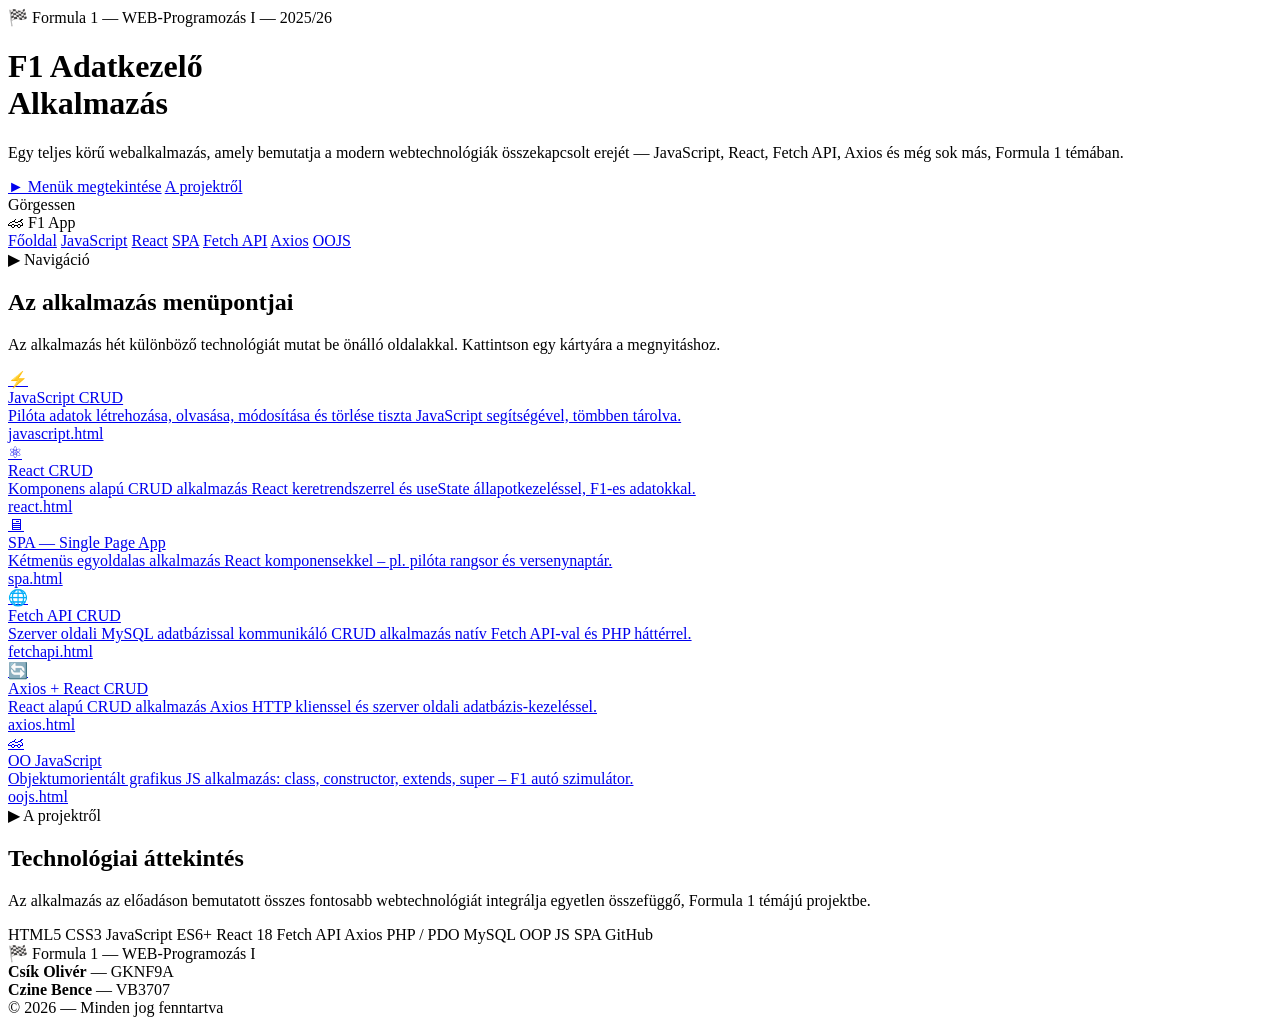
==== index.html @ bdb5bbbb "Főoldal Főoldal létrehozása" ====
<!DOCTYPE html>
<html lang="hu">
<head>
  <meta charset="UTF-8" />
  <meta name="viewport" content="width=device-width, initial-scale=1.0" />
  <title>F1 WEB-Programozás I – Előadás Házi Feladat</title>
  <link href="https://fonts.googleapis.com/css2?family=Barlow+Condensed:wght@400;600;700;800&family=Barlow:ital,wght@0,300;0,400;0,500;1,300&display=swap" rel="stylesheet" />
  <link rel="stylesheet" href="css/style.css" />
</head>
<body>

  <!-- ══ HEADER ══ -->
  <header class="hero">
    <div class="track-lines"></div>
    <div class="glow glow-red"></div>
    <div class="glow glow-dark"></div>

    <div class="hero-inner">
      <span class="badge">&#x1F3C1; Formula 1 &mdash; WEB-Programozás I &mdash; 2025/26</span>
      <h1>F1 Adatkezelő<br><span class="accent-text">Alkalmazás</span></h1>
      <p class="subtitle">
        Egy teljes körű webalkalmazás, amely bemutatja a modern webtechnológiák
        összekapcsolt erejét &mdash; JavaScript, React, Fetch API, Axios és még sok más,
        Formula 1 témában.
      </p>
      <div class="cta-row">
        <a href="#menuk" class="btn btn-primary">&#x25BA; Menük megtekintése</a>
        <a href="#rolunk" class="btn btn-outline">A projektről</a>
      </div>
    </div>

    <div class="scroll-hint">
      <span>Görgessen</span>
      <div class="scroll-arrow"></div>
    </div>

    <!-- Dekoratív sebességmérő vonalak -->
    <div class="speed-lines">
      <div class="sl sl1"></div>
      <div class="sl sl2"></div>
      <div class="sl sl3"></div>
      <div class="sl sl4"></div>
      <div class="sl sl5"></div>
    </div>
  </header>

  <!-- ══ NAV ══ -->
  <nav>
    <div class="nav-inner">
      <span class="nav-logo">&#x1F3CE; F1 App</span>
      <div class="nav-links">
        <a href="index.html" class="active">Főoldal</a>
        <a href="javascript.html">JavaScript</a>
        <a href="react.html">React</a>
        <a href="spa.html">SPA</a>
        <a href="fetchapi.html">Fetch API</a>
        <a href="axios.html">Axios</a>
        <a href="oojs.html">OOJS</a>
      </div>
    </div>
  </nav>

  <!-- ══ MENÜK ══ -->
  <section id="menuk">
    <div class="section-tag">&#x25B6; Navigáció</div>
    <h2 class="section-title">Az alkalmazás menüpontjai</h2>
    <p class="section-desc">
      Az alkalmazás hét különböző technológiát mutat be önálló oldalakkal.
      Kattintson egy kártyára a megnyitáshoz.
    </p>

    <div class="menu-grid">
      <a href="javascript.html" class="menu-card">
        <div class="card-stripe"></div>
        <div class="card-icon">&#x26A1;</div>
        <div class="card-title">JavaScript CRUD</div>
        <div class="card-desc">Pilóta adatok létrehozása, olvasása, módosítása és törlése tiszta JavaScript segítségével, tömbben tárolva.</div>
        <div class="card-tag">javascript.html</div>
      </a>

      <a href="react.html" class="menu-card">
        <div class="card-stripe"></div>
        <div class="card-icon">&#x269B;</div>
        <div class="card-title">React CRUD</div>
        <div class="card-desc">Komponens alapú CRUD alkalmazás React keretrendszerrel és useState állapotkezeléssel, F1-es adatokkal.</div>
        <div class="card-tag">react.html</div>
      </a>

      <a href="spa.html" class="menu-card">
        <div class="card-stripe"></div>
        <div class="card-icon">&#x1F5A5;</div>
        <div class="card-title">SPA &mdash; Single Page App</div>
        <div class="card-desc">Kétmenüs egyoldalas alkalmazás React komponensekkel – pl. pilóta rangsor és versenynaptár.</div>
        <div class="card-tag">spa.html</div>
      </a>

      <a href="fetchapi.html" class="menu-card">
        <div class="card-stripe"></div>
        <div class="card-icon">&#x1F310;</div>
        <div class="card-title">Fetch API CRUD</div>
        <div class="card-desc">Szerver oldali MySQL adatbázissal kommunikáló CRUD alkalmazás natív Fetch API-val és PHP háttérrel.</div>
        <div class="card-tag">fetchapi.html</div>
      </a>

      <a href="axios.html" class="menu-card">
        <div class="card-stripe"></div>
        <div class="card-icon">&#x1F504;</div>
        <div class="card-title">Axios + React CRUD</div>
        <div class="card-desc">React alapú CRUD alkalmazás Axios HTTP klienssel és szerver oldali adatbázis-kezeléssel.</div>
        <div class="card-tag">axios.html</div>
      </a>

      <a href="oojs.html" class="menu-card">
        <div class="card-stripe"></div>
        <div class="card-icon">&#x1F3CE;</div>
        <div class="card-title">OO JavaScript</div>
        <div class="card-desc">Objektumorientált grafikus JS alkalmazás: class, constructor, extends, super – F1 autó szimulátor.</div>
        <div class="card-tag">oojs.html</div>
      </a>
    </div>
  </section>

  <div class="divider"></div>

  <!-- ══ RÓLUNK ══ -->
  <section id="rolunk">
    <div class="section-tag">&#x25B6; A projektről</div>
    <h2 class="section-title">Technológiai áttekintés</h2>
    <p class="section-desc">
      Az alkalmazás az előadáson bemutatott összes fontosabb webtechnológiát
      integrálja egyetlen összefüggő, Formula 1 témájú projektbe.
    </p>

    <div class="tech-row">
      <span class="tech-pill">HTML5</span>
      <span class="tech-pill">CSS3</span>
      <span class="tech-pill">JavaScript ES6+</span>
      <span class="tech-pill">React 18</span>
      <span class="tech-pill">Fetch API</span>
      <span class="tech-pill">Axios</span>
      <span class="tech-pill">PHP / PDO</span>
      <span class="tech-pill">MySQL</span>
      <span class="tech-pill">OOP JS</span>
      <span class="tech-pill">SPA</span>
      <span class="tech-pill">GitHub</span>
    </div>
  </section>

  <!-- ══ FOOTER ══ -->
  <footer>
    <div class="footer-inner">
      <div class="footer-logo">&#x1F3C1; Formula 1 &mdash; WEB-Programozás I</div>
      <div class="footer-names">
        <strong>Csík Olivér</strong> &mdash; GKNF9A<br>
        <strong>Czine Bence</strong> &mdash; VB3707
      </div>
      <div class="footer-copy">&copy; 2026 &mdash; Minden jog fenntartva</div>
    </div>
  </footer>

</body>
</html>
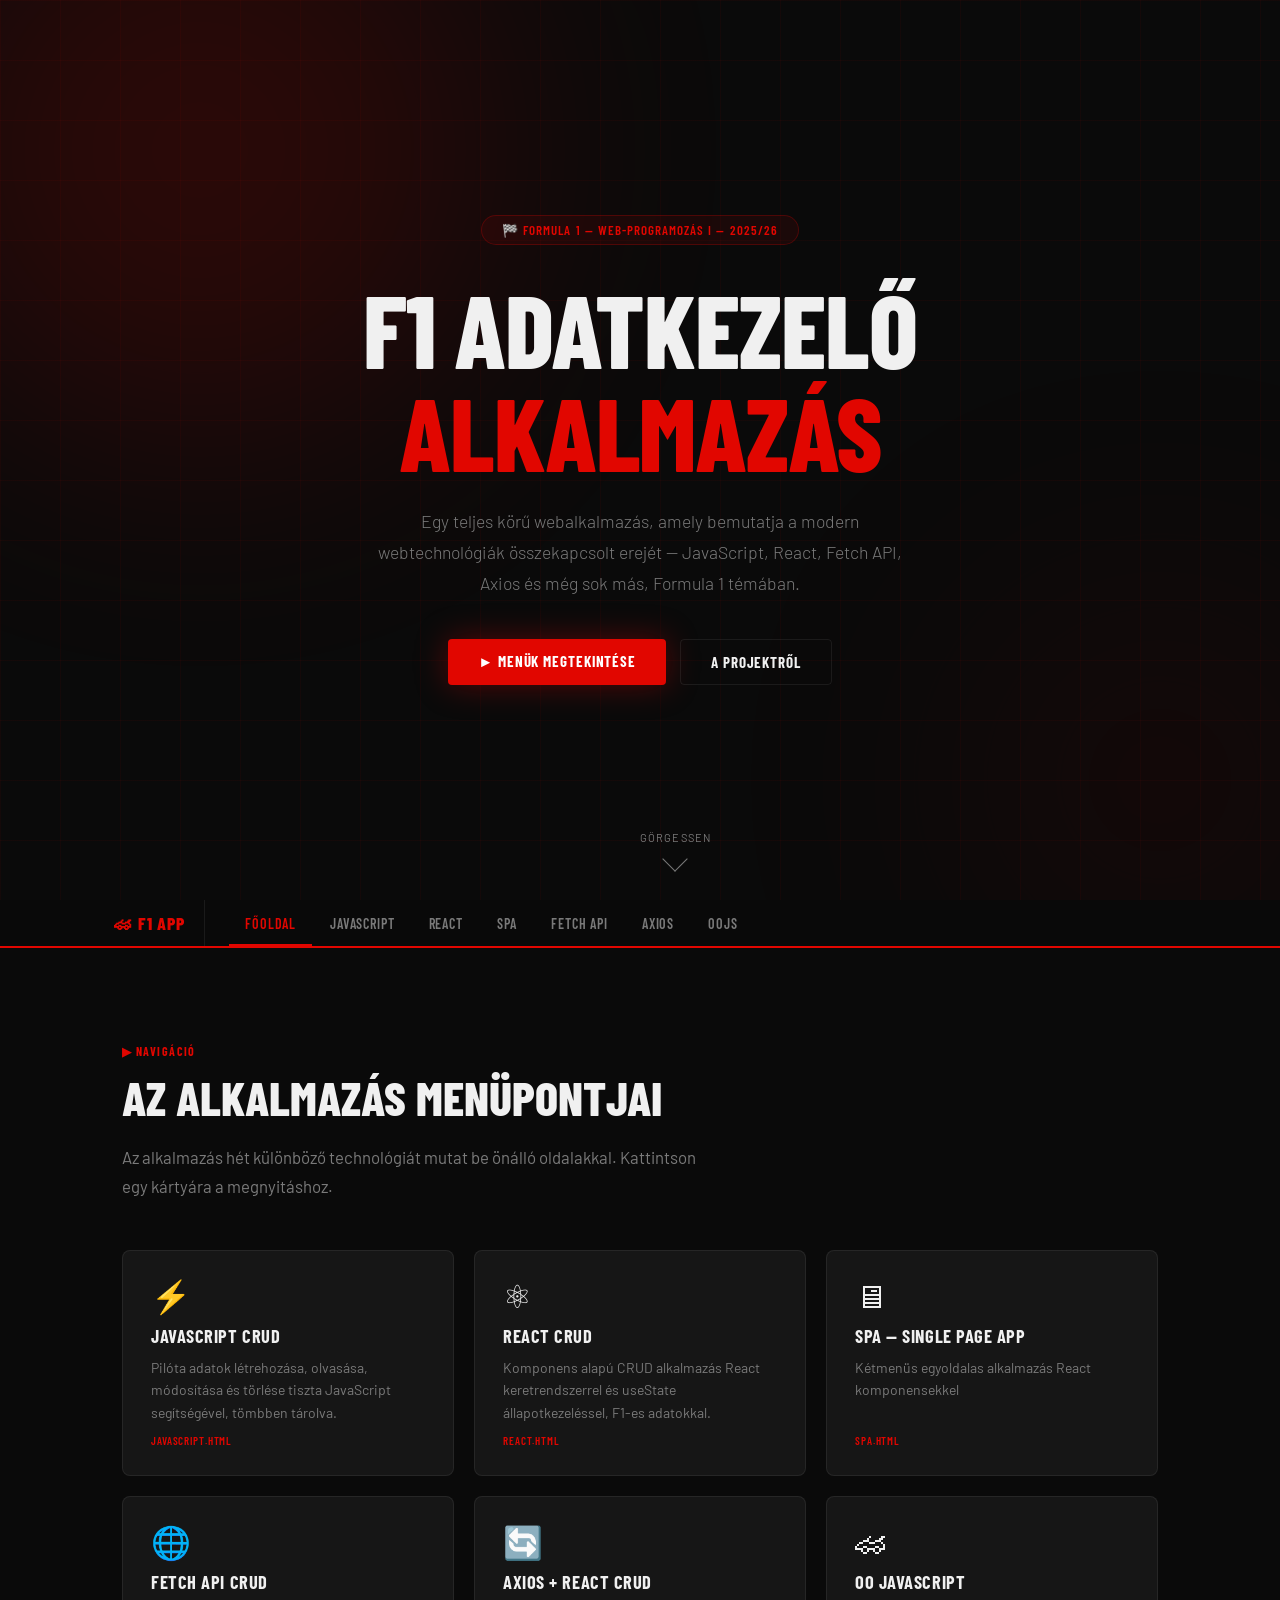
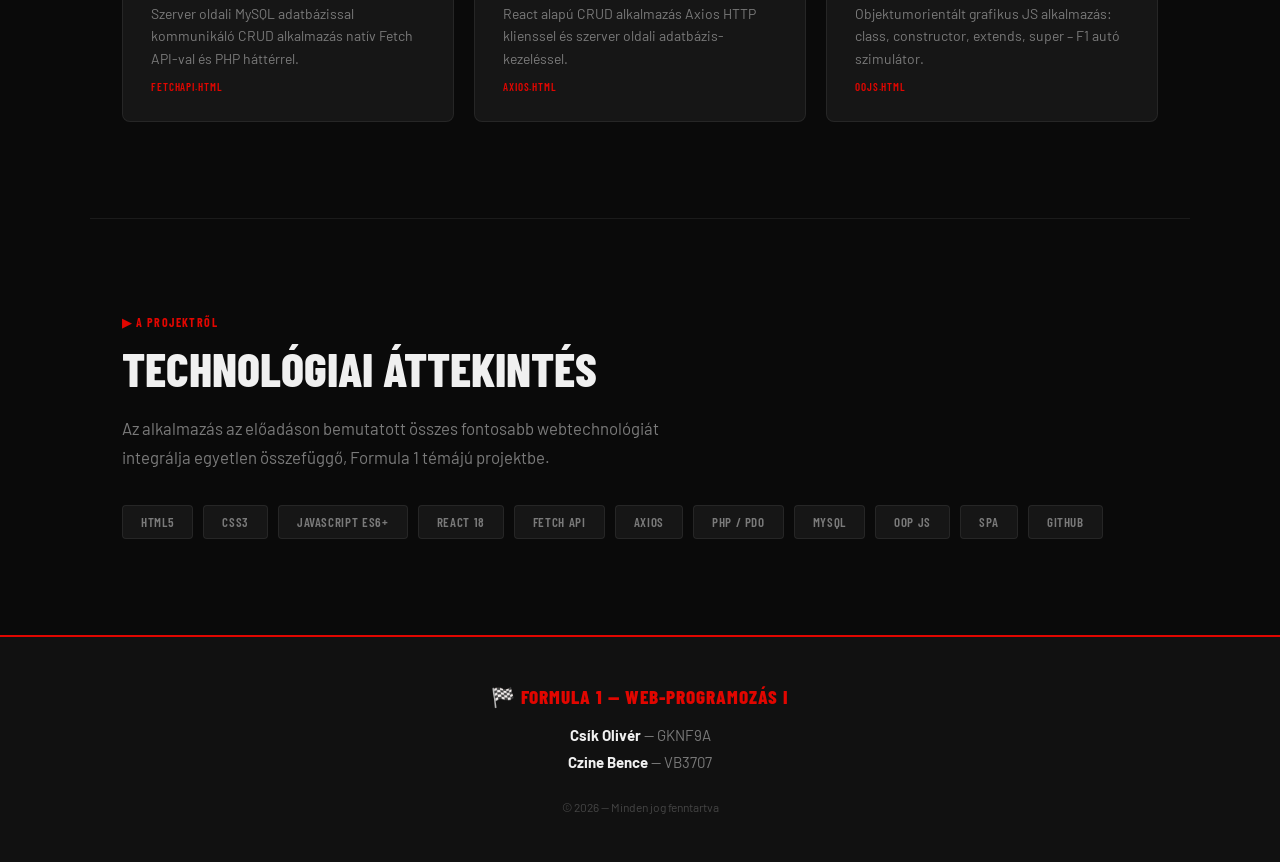
==== commit 0423d365: "axios.html" ====
--- a/index.html
+++ b/index.html
@@ -90,7 +90,7 @@
         <div class="card-stripe"></div>
         <div class="card-icon">&#x1F5A5;</div>
         <div class="card-title">SPA &mdash; Single Page App</div>
-        <div class="card-desc">Kétmenüs egyoldalas alkalmazás React komponensekkel – pl. pilóta rangsor és versenynaptár.</div>
+        <div class="card-desc">Kétmenüs egyoldalas alkalmazás React komponensekkel</div>
         <div class="card-tag">spa.html</div>
       </a>
 
--- a/css/style.css
+++ b/css/style.css
@@ -0,0 +1,573 @@
+/* ══════════════════════════════════════════════
+   F1 WEB APP – Globális stíluslap (style.css)
+   Minden oldal ezt hívja meg: <link rel="stylesheet" href="style.css">
+   ══════════════════════════════════════════════ */
+
+@import url('https://fonts.googleapis.com/css2?family=Barlow+Condensed:wght@400;600;700;800&family=Barlow:ital,wght@0,300;0,400;0,500;1,300&display=swap');
+
+/* ── CSS VÁLTOZÓK ── */
+:root {
+  --bg:       #0a0a0a;
+  --bg2:      #111111;
+  --card:     #161616;
+  --accent:   #e10600;       /* F1 piros */
+  --accent2:  #ff4d3a;       /* világosabb piros */
+  --text:     #f0f0f0;
+  --muted:    #7a7a7a;
+  --border:   rgba(255,255,255,0.07);
+  --border-r: rgba(225,6,0,0.25);
+  --font-display: 'Barlow Condensed', sans-serif;
+  --font-body:    'Barlow', sans-serif;
+}
+
+/* ── RESET ── */
+*, *::before, *::after { box-sizing: border-box; margin: 0; padding: 0; }
+html { scroll-behavior: smooth; }
+
+body {
+  font-family: var(--font-body);
+  background: var(--bg);
+  color: var(--text);
+  min-height: 100vh;
+  overflow-x: hidden;
+}
+
+/* ════════════════════════════════
+   HERO / HEADER
+   ════════════════════════════════ */
+.hero {
+  position: relative;
+  min-height: 100vh;
+  display: flex;
+  flex-direction: column;
+  align-items: center;
+  justify-content: center;
+  text-align: center;
+  padding: 2rem;
+  overflow: hidden;
+}
+
+/* Aszfalt rácsozat háttér */
+.track-lines {
+  position: absolute;
+  inset: 0;
+  background-image:
+    linear-gradient(rgba(225,6,0,0.05) 1px, transparent 1px),
+    linear-gradient(90deg, rgba(225,6,0,0.05) 1px, transparent 1px);
+  background-size: 60px 60px;
+  animation: gridpan 25s linear infinite;
+}
+@keyframes gridpan {
+  from { background-position: 0 0; }
+  to   { background-position: 60px 60px; }
+}
+
+/* Fényes körök */
+.glow {
+  position: absolute;
+  border-radius: 50%;
+  filter: blur(130px);
+  opacity: 0.15;
+  pointer-events: none;
+}
+.glow-red  { width: 600px; height: 600px; background: var(--accent); top: -150px; left: -100px; }
+.glow-dark { width: 400px; height: 400px; background: #550000;       bottom: -80px; right: -80px; }
+
+/* Sebességmérő vonalak (dekoráció) */
+.speed-lines {
+  position: absolute;
+  inset: 0;
+  pointer-events: none;
+  overflow: hidden;
+}
+.sl {
+  position: absolute;
+  height: 1px;
+  background: linear-gradient(90deg, transparent, rgba(225,6,0,0.4), transparent);
+  animation: speedline 3.5s ease-in-out infinite;
+  opacity: 0;
+}
+.sl1 { width: 40%; top: 20%; animation-delay: 0s; }
+.sl2 { width: 60%; top: 35%; animation-delay: 0.6s; }
+.sl3 { width: 30%; top: 50%; animation-delay: 1.2s; }
+.sl4 { width: 50%; top: 65%; animation-delay: 0.3s; }
+.sl5 { width: 25%; top: 80%; animation-delay: 0.9s; }
+@keyframes speedline {
+  0%   { left: -60%; opacity: 0; }
+  20%  { opacity: 1; }
+  80%  { opacity: 1; }
+  100% { left: 120%; opacity: 0; }
+}
+
+.hero-inner { position: relative; z-index: 2; }
+
+/* Badge */
+.badge {
+  display: inline-block;
+  border: 1px solid var(--border-r);
+  border-radius: 999px;
+  padding: 6px 20px;
+  font-size: 13px;
+  font-family: var(--font-display);
+  font-weight: 600;
+  color: var(--accent);
+  letter-spacing: 0.08em;
+  text-transform: uppercase;
+  margin-bottom: 2rem;
+  background: rgba(225,6,0,0.08);
+  animation: fadein 0.8s ease both;
+}
+
+/* H1 */
+h1 {
+  font-family: var(--font-display);
+  font-size: clamp(3rem, 8vw, 6.5rem);
+  font-weight: 800;
+  line-height: 1.0;
+  letter-spacing: -0.01em;
+  text-transform: uppercase;
+  max-width: 780px;
+  animation: fadein 0.9s ease 0.1s both;
+}
+.accent-text {
+  color: var(--accent);
+  display: block;
+}
+
+.subtitle {
+  margin-top: 1.5rem;
+  font-size: 1.1rem;
+  color: var(--muted);
+  max-width: 560px;
+  line-height: 1.75;
+  font-weight: 300;
+  animation: fadein 1s ease 0.2s both;
+}
+
+/* CTA gombok */
+.cta-row {
+  margin-top: 2.5rem;
+  display: flex;
+  gap: 14px;
+  flex-wrap: wrap;
+  justify-content: center;
+  animation: fadein 1s ease 0.3s both;
+}
+
+.btn {
+  display: inline-block;
+  padding: 13px 30px;
+  border-radius: 4px;
+  font-family: var(--font-display);
+  font-size: 15px;
+  font-weight: 700;
+  letter-spacing: 0.06em;
+  text-transform: uppercase;
+  cursor: pointer;
+  text-decoration: none;
+  transition: transform 0.18s, box-shadow 0.18s, background 0.18s;
+}
+.btn:hover { transform: translateY(-2px); }
+
+.btn-primary {
+  background: var(--accent);
+  color: #fff;
+  box-shadow: 0 0 32px rgba(225,6,0,0.35);
+}
+.btn-primary:hover { background: var(--accent2); box-shadow: 0 0 48px rgba(225,6,0,0.5); }
+
+.btn-outline {
+  background: transparent;
+  color: var(--text);
+  border: 1px solid var(--border);
+}
+.btn-outline:hover { border-color: var(--accent); color: var(--accent); }
+
+/* Scroll ikon */
+.scroll-hint {
+  position: absolute;
+  bottom: 2rem;
+  left: 50%;
+  transform: translateX(-50%);
+  display: flex;
+  flex-direction: column;
+  align-items: center;
+  gap: 6px;
+  color: var(--muted);
+  font-size: 11px;
+  letter-spacing: 0.1em;
+  text-transform: uppercase;
+  animation: fadein 1.2s ease 0.6s both;
+  z-index: 2;
+}
+.scroll-arrow {
+  width: 18px; height: 18px;
+  border-right: 1.5px solid var(--muted);
+  border-bottom: 1.5px solid var(--muted);
+  transform: rotate(45deg);
+  animation: bounce 1.6s ease infinite;
+}
+@keyframes bounce {
+  0%,100% { transform: rotate(45deg) translateY(0); }
+  50%      { transform: rotate(45deg) translateY(5px); }
+}
+
+/* ════════════════════════════════
+   NAV
+   ════════════════════════════════ */
+nav {
+  position: sticky;
+  top: 0;
+  z-index: 100;
+  background: rgba(10,10,10,0.92);
+  backdrop-filter: blur(18px);
+  border-bottom: 2px solid var(--accent);
+}
+
+.nav-inner {
+  max-width: 1100px;
+  margin: 0 auto;
+  padding: 0 1.5rem;
+  display: flex;
+  align-items: center;
+  gap: 1rem;
+}
+
+.nav-logo {
+  font-family: var(--font-display);
+  font-weight: 800;
+  font-size: 1.1rem;
+  color: var(--accent);
+  text-transform: uppercase;
+  letter-spacing: 0.05em;
+  padding: 0.75rem 0;
+  white-space: nowrap;
+  border-right: 1px solid var(--border);
+  padding-right: 1.2rem;
+  margin-right: 0.5rem;
+}
+
+.nav-links {
+  display: flex;
+  flex-wrap: wrap;
+  gap: 2px;
+}
+
+nav a {
+  color: var(--muted);
+  text-decoration: none;
+  font-family: var(--font-display);
+  font-size: 14px;
+  font-weight: 600;
+  letter-spacing: 0.06em;
+  text-transform: uppercase;
+  padding: 0.75rem 1rem;
+  transition: color 0.15s, background 0.15s;
+  border-bottom: 2px solid transparent;
+  margin-bottom: -2px;
+}
+nav a:hover { color: var(--text); border-bottom-color: var(--accent); }
+nav a.active { color: var(--accent); border-bottom-color: var(--accent); }
+
+/* ════════════════════════════════
+   SECTIONS (általános)
+   ════════════════════════════════ */
+section {
+  max-width: 1100px;
+  margin: 0 auto;
+  padding: 6rem 2rem;
+}
+
+.section-tag {
+  font-family: var(--font-display);
+  font-size: 12px;
+  text-transform: uppercase;
+  letter-spacing: 0.12em;
+  color: var(--accent);
+  font-weight: 700;
+  margin-bottom: 0.75rem;
+}
+
+.section-title {
+  font-family: var(--font-display);
+  font-size: clamp(1.8rem, 4vw, 3rem);
+  font-weight: 800;
+  line-height: 1.1;
+  text-transform: uppercase;
+  margin-bottom: 1.2rem;
+}
+
+.section-desc {
+  color: var(--muted);
+  font-size: 1.05rem;
+  max-width: 580px;
+  line-height: 1.75;
+}
+
+/* ════════════════════════════════
+   MENU KÁRTYÁK
+   ════════════════════════════════ */
+.menu-grid {
+  display: grid;
+  grid-template-columns: repeat(auto-fit, minmax(270px, 1fr));
+  gap: 20px;
+  margin-top: 3rem;
+}
+
+.menu-card {
+  background: var(--card);
+  border: 1px solid var(--border);
+  border-radius: 8px;
+  padding: 1.75rem;
+  text-decoration: none;
+  color: var(--text);
+  display: flex;
+  flex-direction: column;
+  gap: 10px;
+  transition: border-color 0.2s, transform 0.2s, box-shadow 0.2s;
+  position: relative;
+  overflow: hidden;
+}
+/* Piros bal csík */
+.card-stripe {
+  position: absolute;
+  left: 0; top: 0; bottom: 0;
+  width: 3px;
+  background: var(--accent);
+  opacity: 0;
+  transition: opacity 0.2s;
+}
+.menu-card:hover .card-stripe { opacity: 1; }
+.menu-card:hover {
+  border-color: var(--border-r);
+  transform: translateY(-4px);
+  box-shadow: 0 16px 40px rgba(0,0,0,0.4), 0 0 0 1px rgba(225,6,0,0.1);
+}
+
+.card-icon  { font-size: 2rem; line-height: 1; margin-bottom: 4px; }
+.card-title { font-family: var(--font-display); font-size: 1.15rem; font-weight: 700; text-transform: uppercase; letter-spacing: 0.03em; }
+.card-desc  { font-size: 14px; color: var(--muted); line-height: 1.6; }
+.card-tag   { margin-top: auto; font-size: 11px; color: var(--accent); font-family: var(--font-display); font-weight: 600; letter-spacing: 0.08em; text-transform: uppercase; }
+
+/* ════════════════════════════════
+   TECH PILLÁK
+   ════════════════════════════════ */
+.tech-row {
+  display: flex;
+  flex-wrap: wrap;
+  gap: 10px;
+  margin-top: 2rem;
+}
+.tech-pill {
+  background: var(--card);
+  border: 1px solid var(--border);
+  border-radius: 4px;
+  padding: 8px 18px;
+  font-family: var(--font-display);
+  font-size: 13px;
+  font-weight: 600;
+  letter-spacing: 0.05em;
+  text-transform: uppercase;
+  color: var(--muted);
+  transition: border-color 0.2s, color 0.2s, background 0.2s;
+}
+.tech-pill:hover { border-color: var(--accent); color: var(--accent); background: rgba(225,6,0,0.06); }
+
+/* ════════════════════════════════
+   ELVÁLASZTÓ
+   ════════════════════════════════ */
+.divider {
+  height: 1px;
+  background: var(--border);
+  max-width: 1100px;
+  margin: 0 auto;
+}
+
+/* ════════════════════════════════
+   FOOTER
+   ════════════════════════════════ */
+footer {
+  background: var(--bg2);
+  border-top: 2px solid var(--accent);
+  padding: 3rem 2rem;
+  text-align: center;
+}
+.footer-inner {
+  max-width: 600px;
+  margin: 0 auto;
+}
+.footer-logo {
+  font-family: var(--font-display);
+  font-size: 1.2rem;
+  font-weight: 800;
+  color: var(--accent);
+  text-transform: uppercase;
+  letter-spacing: 0.05em;
+  margin-bottom: 0.8rem;
+}
+.footer-names {
+  font-size: 15px;
+  color: var(--muted);
+  margin-bottom: 0.3rem;
+  line-height: 1.8;
+}
+.footer-names strong { color: var(--text); }
+.footer-copy {
+  font-size: 12px;
+  color: rgba(122,122,122,0.5);
+  margin-top: 1.5rem;
+}
+
+/* ════════════════════════════════
+   TÁBLÁZATOK (javascript, fetchapi, axios oldalakhoz)
+   ════════════════════════════════ */
+.content-wrapper {
+  max-width: 1000px;
+  margin: 2rem auto;
+  padding: 0 1.5rem 6rem;
+}
+
+.page-title {
+  font-family: var(--font-display);
+  font-size: clamp(1.8rem, 4vw, 2.8rem);
+  font-weight: 800;
+  text-transform: uppercase;
+  color: var(--accent);
+  margin-bottom: 0.5rem;
+  border-left: 4px solid var(--accent);
+  padding-left: 16px;
+}
+
+table {
+  border-collapse: collapse;
+  width: 100%;
+  margin: 1.5rem 0;
+}
+th, td {
+  border: 1px solid var(--border);
+  padding: 10px 14px;
+  text-align: left;
+  font-size: 14px;
+}
+th {
+  background: var(--accent);
+  color: #fff;
+  font-family: var(--font-display);
+  font-weight: 700;
+  text-transform: uppercase;
+  letter-spacing: 0.06em;
+  font-size: 13px;
+}
+tr:nth-child(even) { background: var(--card); }
+tr:nth-child(odd)  { background: var(--bg2); }
+tr:hover { background: rgba(225,6,0,0.06); }
+td { color: var(--text); }
+
+/* ════════════════════════════════
+   FORMÁK
+   ════════════════════════════════ */
+.form-box {
+  background: var(--card);
+  border: 1px solid var(--border);
+  border-left: 4px solid var(--accent);
+  border-radius: 6px;
+  padding: 1.5rem;
+  margin-bottom: 2rem;
+}
+
+label {
+  display: block;
+  font-family: var(--font-display);
+  font-weight: 600;
+  font-size: 13px;
+  text-transform: uppercase;
+  letter-spacing: 0.06em;
+  color: var(--muted);
+  margin-bottom: 6px;
+  margin-top: 12px;
+}
+
+input[type="text"],
+input[type="number"],
+select {
+  width: 100%;
+  padding: 10px 14px;
+  background: var(--bg);
+  border: 1px solid var(--border);
+  border-radius: 4px;
+  color: var(--text);
+  font-family: var(--font-body);
+  font-size: 14px;
+  transition: border-color 0.2s;
+}
+input:focus, select:focus {
+  outline: none;
+  border-color: var(--accent);
+}
+
+input[type="submit"],
+button {
+  background: var(--accent);
+  color: #fff;
+  border: none;
+  padding: 10px 24px;
+  border-radius: 4px;
+  font-family: var(--font-display);
+  font-size: 14px;
+  font-weight: 700;
+  text-transform: uppercase;
+  letter-spacing: 0.06em;
+  cursor: pointer;
+  transition: background 0.2s, transform 0.15s;
+  margin-top: 12px;
+  margin-right: 8px;
+}
+input[type="submit"]:hover,
+button:hover { background: var(--accent2); transform: translateY(-1px); }
+
+.btn-secondary {
+  background: transparent;
+  border: 1px solid var(--border);
+  color: var(--muted);
+}
+.btn-secondary:hover { border-color: var(--accent); color: var(--accent); background: transparent; }
+
+/* Link stílus */
+a.link { color: var(--accent); text-decoration: underline; }
+a.link:hover { color: var(--accent2); }
+
+.validation-error { color: #ff6b6b; font-size: 12px; margin-left: 6px; }
+.hide { display: none; }
+
+/* ════════════════════════════════
+   ANIMÁCIÓK
+   ════════════════════════════════ */
+@keyframes fadein {
+  from { opacity: 0; transform: translateY(18px); }
+  to   { opacity: 1; transform: translateY(0); }
+}
+
+/* ════════════════════════════════
+   RESZPONZÍV
+   ════════════════════════════════ */
+@media (max-width: 768px) {
+  .nav-inner { flex-direction: column; align-items: flex-start; gap: 0; }
+  .nav-logo  { border-right: none; border-bottom: 1px solid var(--border); padding: 0.75rem 0; width: 100%; margin-right: 0; padding-right: 0; }
+  .nav-links { width: 100%; }
+  nav a { padding: 0.6rem 0.75rem; font-size: 13px; }
+
+  .track-lines { background-size: 30px 30px; }
+  .glow-red { width: 300px; height: 300px; }
+
+  section { padding: 4rem 1.25rem; }
+  .menu-grid { grid-template-columns: 1fr; }
+
+  .content-wrapper { padding: 0 1rem 5rem; }
+}
+
+@media (max-width: 480px) {
+  h1 { font-size: 2.8rem; }
+  .section-title { font-size: 1.8rem; }
+  .cta-row { flex-direction: column; align-items: center; }
+  .btn { width: 100%; text-align: center; }
+}
